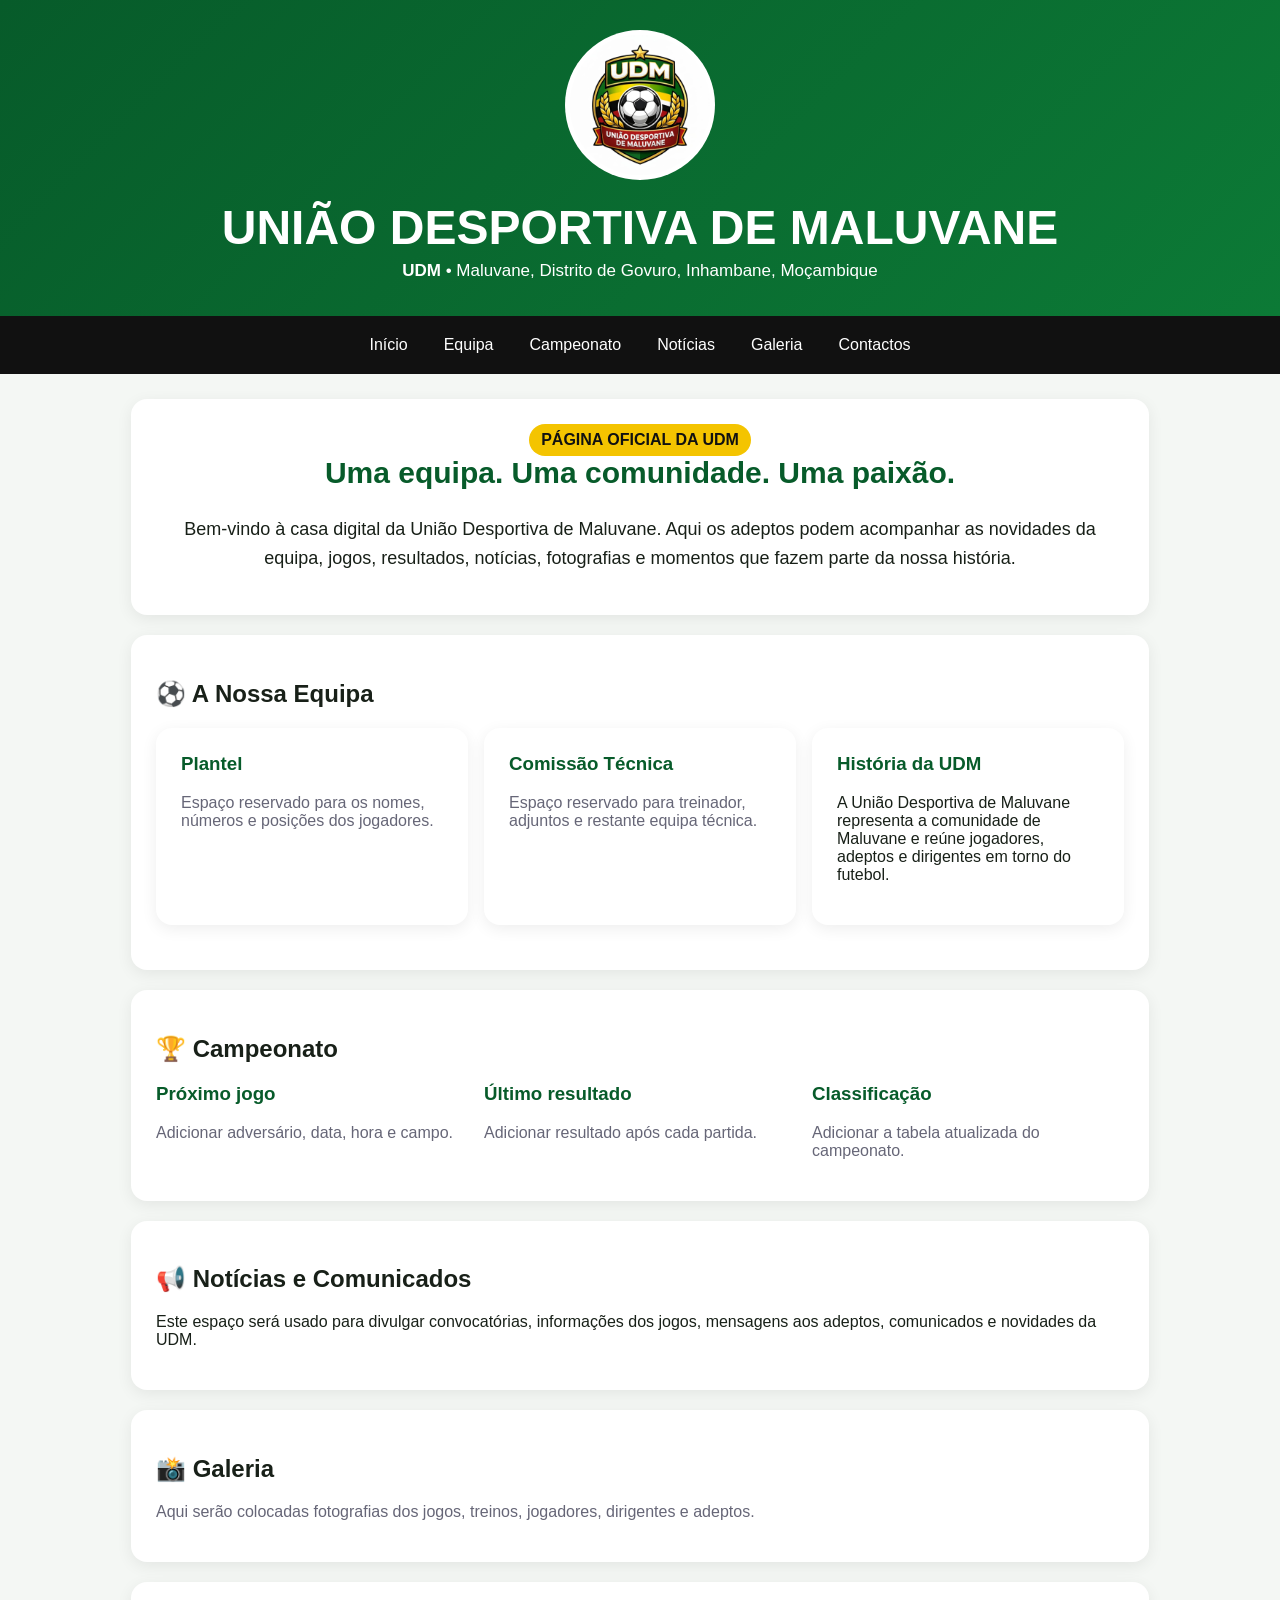
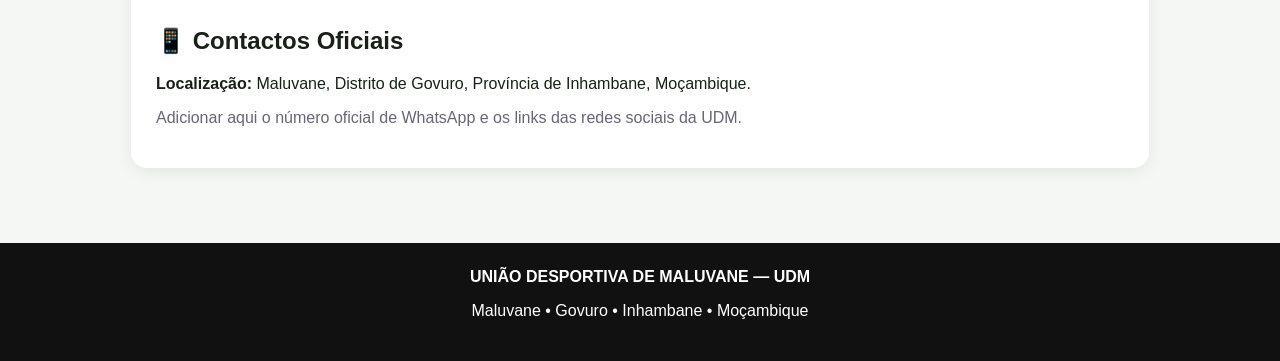
==== index.html @ 861c4189 "Add files via upload" ====
<!DOCTYPE html>
<html lang="pt">
<head>
<meta charset="UTF-8">
<meta name="viewport" content="width=device-width, initial-scale=1.0">
<title>União Desportiva de Maluvane | UDM</title>
<meta name="description" content="Página oficial da União Desportiva de Maluvane — Maluvane, Distrito de Govuro, Inhambane, Moçambique.">
<style>
*{box-sizing:border-box} body{margin:0;font-family:Arial,Helvetica,sans-serif;background:#f4f7f4;color:#182018}
header{background:linear-gradient(135deg,#075b2a,#0c7a36);color:#fff;text-align:center;padding:30px 18px}
header img{width:150px;height:150px;object-fit:contain;background:#fff;border-radius:50%;padding:5px}
h1{margin:16px 0 6px;font-size:clamp(28px,6vw,48px)} header p{margin:5px;font-size:17px}
nav{background:#111;color:#fff;display:flex;justify-content:center;gap:8px;flex-wrap:wrap;padding:10px;position:sticky;top:0;z-index:5}
nav a{color:#fff;text-decoration:none;padding:10px 14px;border-radius:7px} nav a:hover{background:#075b2a}
main{max-width:1050px;margin:auto;padding:25px 16px}.hero,.card{background:#fff;border-radius:16px;padding:25px;margin-bottom:20px;box-shadow:0 4px 16px #00000012}
.hero{text-align:center}.hero h2{font-size:30px;margin-top:0;color:#075b2a}.hero p{font-size:18px;line-height:1.6}
.grid{display:grid;grid-template-columns:repeat(auto-fit,minmax(230px,1fr));gap:16px}
.card h3{color:#075b2a;margin-top:0}.tag{display:inline-block;background:#f4c400;color:#111;padding:7px 12px;border-radius:20px;font-weight:bold}
footer{background:#111;color:#fff;text-align:center;padding:25px;margin-top:30px}
.btn{display:inline-block;background:#075b2a;color:white;text-decoration:none;padding:12px 18px;border-radius:8px;margin:5px}.muted{color:#667}
</style>
</head>
<body>
<header>
<img src="logo-udm.jpg" alt="Logotipo da União Desportiva de Maluvane">
<h1>UNIÃO DESPORTIVA DE MALUVANE</h1>
<p><strong>UDM</strong> • Maluvane, Distrito de Govuro, Inhambane, Moçambique</p>
</header>

<nav>
<a href="#inicio">Início</a><a href="#equipa">Equipa</a><a href="#campeonato">Campeonato</a>
<a href="#noticias">Notícias</a><a href="#galeria">Galeria</a><a href="#contactos">Contactos</a>
</nav>

<main>
<section id="inicio" class="hero">
<span class="tag">PÁGINA OFICIAL DA UDM</span>
<h2>Uma equipa. Uma comunidade. Uma paixão.</h2>
<p>Bem-vindo à casa digital da União Desportiva de Maluvane. Aqui os adeptos podem acompanhar as novidades da equipa, jogos, resultados, notícias, fotografias e momentos que fazem parte da nossa história.</p>
</section>

<section id="equipa" class="card">
<h2>⚽ A Nossa Equipa</h2>
<div class="grid">
<div class="card"><h3>Plantel</h3><p class="muted">Espaço reservado para os nomes, números e posições dos jogadores.</p></div>
<div class="card"><h3>Comissão Técnica</h3><p class="muted">Espaço reservado para treinador, adjuntos e restante equipa técnica.</p></div>
<div class="card"><h3>História da UDM</h3><p>A União Desportiva de Maluvane representa a comunidade de Maluvane e reúne jogadores, adeptos e dirigentes em torno do futebol.</p></div>
</div>
</section>

<section id="campeonato" class="card">
<h2>🏆 Campeonato</h2>
<div class="grid">
<div><h3>Próximo jogo</h3><p class="muted">Adicionar adversário, data, hora e campo.</p></div>
<div><h3>Último resultado</h3><p class="muted">Adicionar resultado após cada partida.</p></div>
<div><h3>Classificação</h3><p class="muted">Adicionar a tabela atualizada do campeonato.</p></div>
</div>
</section>

<section id="noticias" class="card">
<h2>📢 Notícias e Comunicados</h2>
<p>Este espaço será usado para divulgar convocatórias, informações dos jogos, mensagens aos adeptos, comunicados e novidades da UDM.</p>
</section>

<section id="galeria" class="card">
<h2>📸 Galeria</h2>
<p class="muted">Aqui serão colocadas fotografias dos jogos, treinos, jogadores, dirigentes e adeptos.</p>
</section>

<section id="contactos" class="card">
<h2>📱 Contactos Oficiais</h2>
<p><strong>Localização:</strong> Maluvane, Distrito de Govuro, Província de Inhambane, Moçambique.</p>
<p class="muted">Adicionar aqui o número oficial de WhatsApp e os links das redes sociais da UDM.</p>
</section>
</main>

<footer>
<strong>UNIÃO DESPORTIVA DE MALUVANE — UDM</strong>
<p>Maluvane • Govuro • Inhambane • Moçambique</p>
</footer>
</body>
</html>
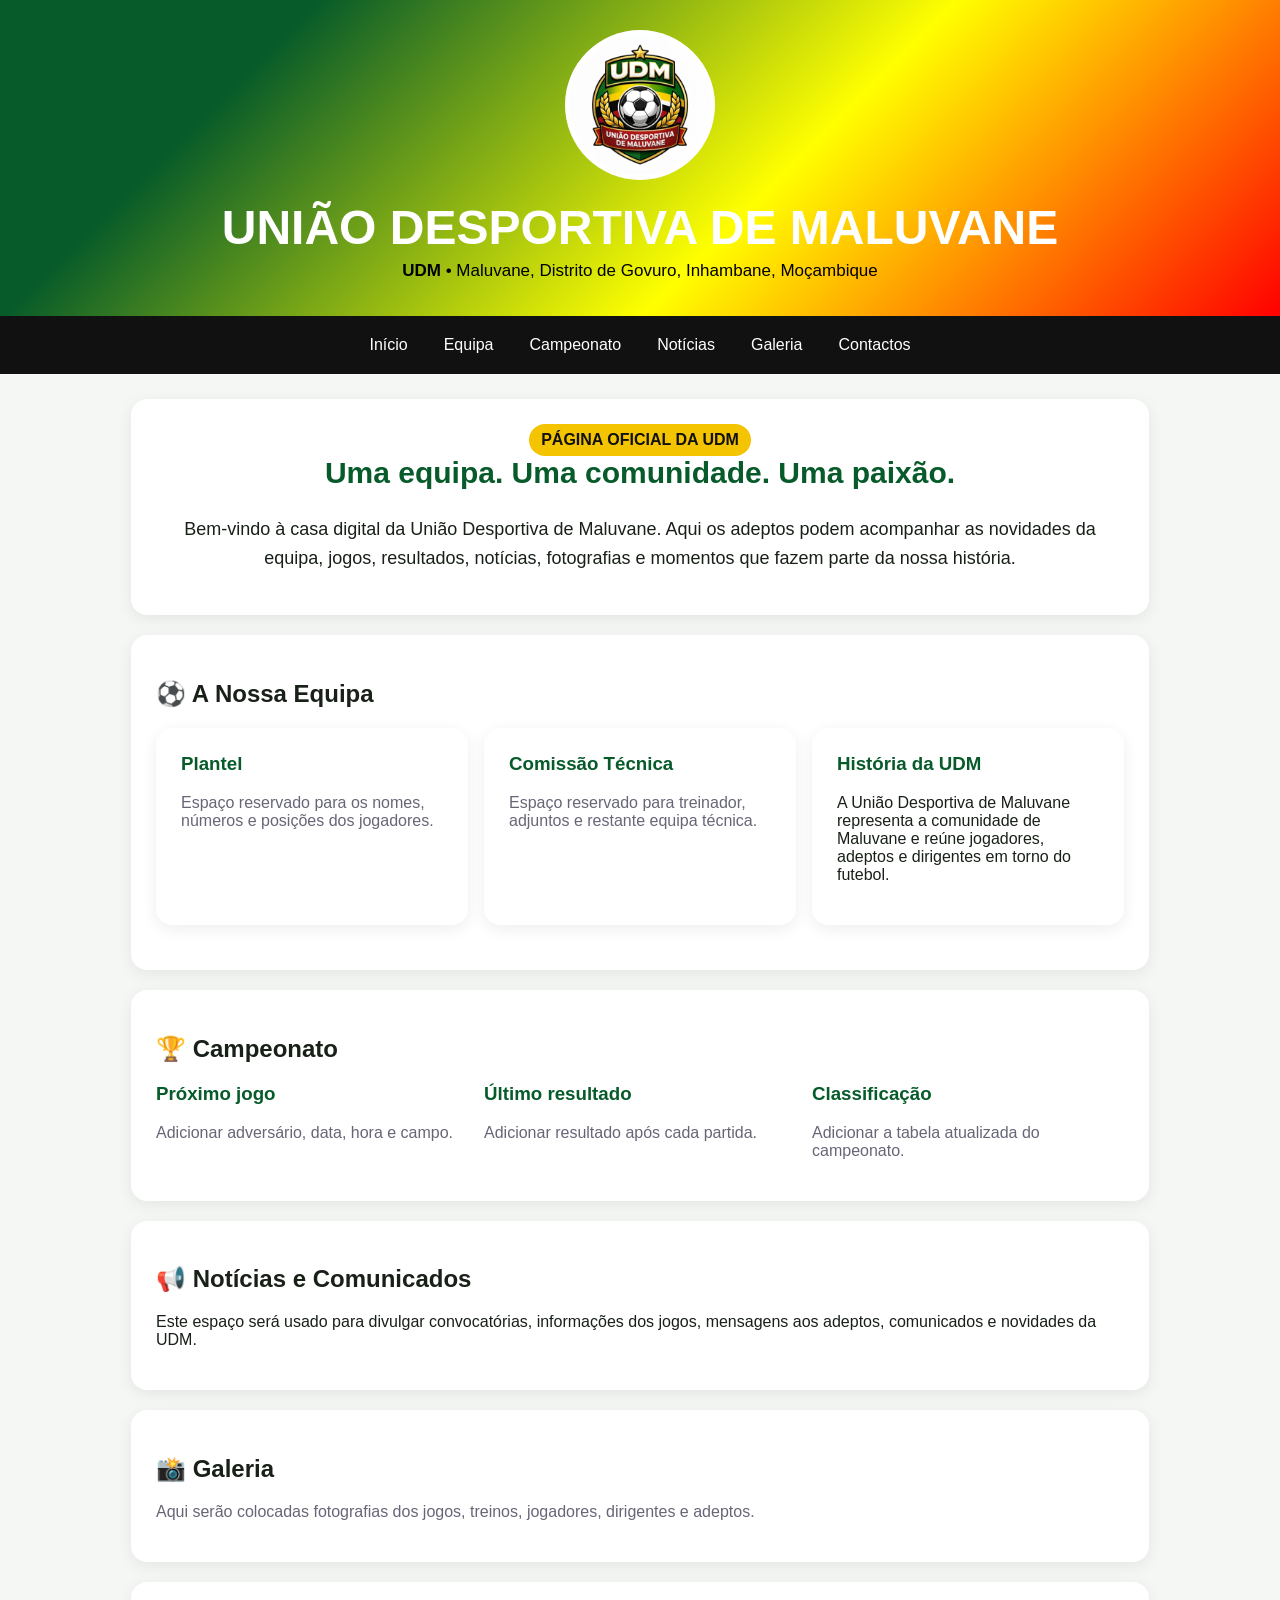
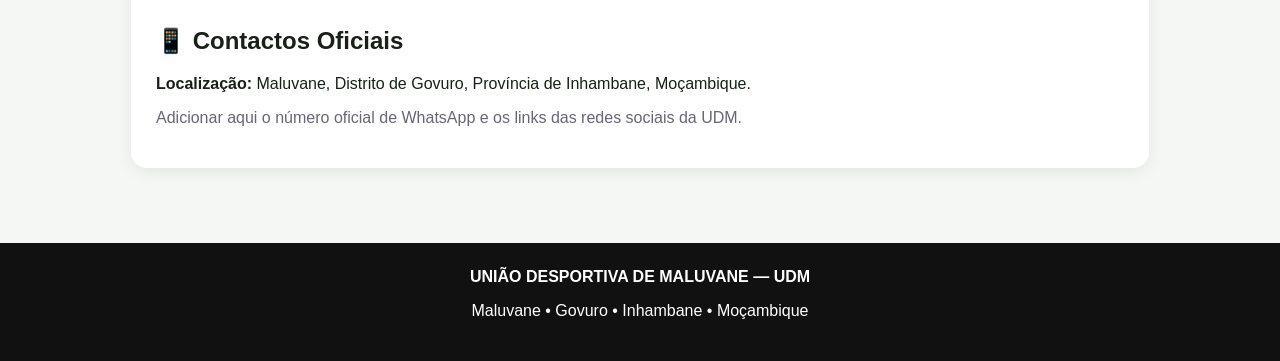
==== commit 9cd28e14: "First Commit Test: Changed the Navbar background from a solid green color to a green-yellow-red grad" ====
--- a/index.html
+++ b/index.html
@@ -1,82 +1,235 @@
-<!DOCTYPE html>
+<!doctype html>
 <html lang="pt">
-<head>
-<meta charset="UTF-8">
-<meta name="viewport" content="width=device-width, initial-scale=1.0">
-<title>União Desportiva de Maluvane | UDM</title>
-<meta name="description" content="Página oficial da União Desportiva de Maluvane — Maluvane, Distrito de Govuro, Inhambane, Moçambique.">
-<style>
-*{box-sizing:border-box} body{margin:0;font-family:Arial,Helvetica,sans-serif;background:#f4f7f4;color:#182018}
-header{background:linear-gradient(135deg,#075b2a,#0c7a36);color:#fff;text-align:center;padding:30px 18px}
-header img{width:150px;height:150px;object-fit:contain;background:#fff;border-radius:50%;padding:5px}
-h1{margin:16px 0 6px;font-size:clamp(28px,6vw,48px)} header p{margin:5px;font-size:17px}
-nav{background:#111;color:#fff;display:flex;justify-content:center;gap:8px;flex-wrap:wrap;padding:10px;position:sticky;top:0;z-index:5}
-nav a{color:#fff;text-decoration:none;padding:10px 14px;border-radius:7px} nav a:hover{background:#075b2a}
-main{max-width:1050px;margin:auto;padding:25px 16px}.hero,.card{background:#fff;border-radius:16px;padding:25px;margin-bottom:20px;box-shadow:0 4px 16px #00000012}
-.hero{text-align:center}.hero h2{font-size:30px;margin-top:0;color:#075b2a}.hero p{font-size:18px;line-height:1.6}
-.grid{display:grid;grid-template-columns:repeat(auto-fit,minmax(230px,1fr));gap:16px}
-.card h3{color:#075b2a;margin-top:0}.tag{display:inline-block;background:#f4c400;color:#111;padding:7px 12px;border-radius:20px;font-weight:bold}
-footer{background:#111;color:#fff;text-align:center;padding:25px;margin-top:30px}
-.btn{display:inline-block;background:#075b2a;color:white;text-decoration:none;padding:12px 18px;border-radius:8px;margin:5px}.muted{color:#667}
-</style>
-</head>
-<body>
-<header>
-<img src="logo-udm.jpg" alt="Logotipo da União Desportiva de Maluvane">
-<h1>UNIÃO DESPORTIVA DE MALUVANE</h1>
-<p><strong>UDM</strong> • Maluvane, Distrito de Govuro, Inhambane, Moçambique</p>
-</header>
-
-<nav>
-<a href="#inicio">Início</a><a href="#equipa">Equipa</a><a href="#campeonato">Campeonato</a>
-<a href="#noticias">Notícias</a><a href="#galeria">Galeria</a><a href="#contactos">Contactos</a>
-</nav>
-
-<main>
-<section id="inicio" class="hero">
-<span class="tag">PÁGINA OFICIAL DA UDM</span>
-<h2>Uma equipa. Uma comunidade. Uma paixão.</h2>
-<p>Bem-vindo à casa digital da União Desportiva de Maluvane. Aqui os adeptos podem acompanhar as novidades da equipa, jogos, resultados, notícias, fotografias e momentos que fazem parte da nossa história.</p>
-</section>
-
-<section id="equipa" class="card">
-<h2>⚽ A Nossa Equipa</h2>
-<div class="grid">
-<div class="card"><h3>Plantel</h3><p class="muted">Espaço reservado para os nomes, números e posições dos jogadores.</p></div>
-<div class="card"><h3>Comissão Técnica</h3><p class="muted">Espaço reservado para treinador, adjuntos e restante equipa técnica.</p></div>
-<div class="card"><h3>História da UDM</h3><p>A União Desportiva de Maluvane representa a comunidade de Maluvane e reúne jogadores, adeptos e dirigentes em torno do futebol.</p></div>
-</div>
-</section>
-
-<section id="campeonato" class="card">
-<h2>🏆 Campeonato</h2>
-<div class="grid">
-<div><h3>Próximo jogo</h3><p class="muted">Adicionar adversário, data, hora e campo.</p></div>
-<div><h3>Último resultado</h3><p class="muted">Adicionar resultado após cada partida.</p></div>
-<div><h3>Classificação</h3><p class="muted">Adicionar a tabela atualizada do campeonato.</p></div>
-</div>
-</section>
-
-<section id="noticias" class="card">
-<h2>📢 Notícias e Comunicados</h2>
-<p>Este espaço será usado para divulgar convocatórias, informações dos jogos, mensagens aos adeptos, comunicados e novidades da UDM.</p>
-</section>
-
-<section id="galeria" class="card">
-<h2>📸 Galeria</h2>
-<p class="muted">Aqui serão colocadas fotografias dos jogos, treinos, jogadores, dirigentes e adeptos.</p>
-</section>
-
-<section id="contactos" class="card">
-<h2>📱 Contactos Oficiais</h2>
-<p><strong>Localização:</strong> Maluvane, Distrito de Govuro, Província de Inhambane, Moçambique.</p>
-<p class="muted">Adicionar aqui o número oficial de WhatsApp e os links das redes sociais da UDM.</p>
-</section>
-</main>
-
-<footer>
-<strong>UNIÃO DESPORTIVA DE MALUVANE — UDM</strong>
-<p>Maluvane • Govuro • Inhambane • Moçambique</p>
-</footer>
-</body>
+  <head>
+    <meta charset="UTF-8" />
+    <meta name="viewport" content="width=device-width, initial-scale=1.0" />
+    <title>União Desportiva de Maluvane | UDM</title>
+    <meta
+      name="description"
+      content="Página oficial da União Desportiva de Maluvane — Maluvane, Distrito de Govuro, Inhambane, Moçambique."
+    />
+    <style>
+      * {
+        box-sizing: border-box;
+      }
+      body {
+        margin: 0;
+        font-family: Arial, Helvetica, sans-serif;
+        background: #f4f7f4;
+        color: #182018;
+      }
+      header {
+        background: linear-gradient(135deg, #075b2a 20%, yellow, red);
+        color: #fff;
+        text-align: center;
+        padding: 30px 18px;
+      }
+      header img {
+        width: 150px;
+        height: 150px;
+        object-fit: contain;
+        background: #fff;
+        border-radius: 50%;
+        padding: 5px;
+      }
+      h1 {
+        margin: 16px 0 6px;
+        font-size: clamp(28px, 6vw, 48px);
+      }
+      header p {
+        margin: 5px;
+        font-size: 17px;
+      }
+      nav {
+        background: #111;
+        color: #fff;
+        display: flex;
+        justify-content: center;
+        gap: 8px;
+        flex-wrap: wrap;
+        padding: 10px;
+        position: sticky;
+        top: 0;
+        z-index: 5;
+      }
+      nav a {
+        color: #fff;
+        text-decoration: none;
+        padding: 10px 14px;
+        border-radius: 7px;
+      }
+      nav a:hover {
+        background: #075b2a;
+      }
+      main {
+        max-width: 1050px;
+        margin: auto;
+        padding: 25px 16px;
+      }
+      .hero,
+      .card {
+        background: #fff;
+        border-radius: 16px;
+        padding: 25px;
+        margin-bottom: 20px;
+        box-shadow: 0 4px 16px #00000012;
+      }
+      .hero {
+        text-align: center;
+      }
+      .hero h2 {
+        font-size: 30px;
+        margin-top: 0;
+        color: #075b2a;
+      }
+      .hero p {
+        font-size: 18px;
+        line-height: 1.6;
+      }
+      .grid {
+        display: grid;
+        grid-template-columns: repeat(auto-fit, minmax(230px, 1fr));
+        gap: 16px;
+      }
+      .card h3 {
+        color: #075b2a;
+        margin-top: 0;
+      }
+      .tag {
+        display: inline-block;
+        background: #f4c400;
+        color: #111;
+        padding: 7px 12px;
+        border-radius: 20px;
+        font-weight: bold;
+      }
+      footer {
+        background: #111;
+        color: #fff;
+        text-align: center;
+        padding: 25px;
+        margin-top: 30px;
+      }
+      .btn {
+        display: inline-block;
+        background: #075b2a;
+        color: white;
+        text-decoration: none;
+        padding: 12px 18px;
+        border-radius: 8px;
+        margin: 5px;
+      }
+      .muted {
+        color: #667;
+      }
+      .tagline-location {
+        color: black;
+      }
+    </style>
+  </head>
+  <body>
+    <header>
+      <img src="logo-udm.jpg" alt="Logotipo da União Desportiva de Maluvane" />
+      <h1>UNIÃO DESPORTIVA DE MALUVANE</h1>
+      <p class="tagline-location">
+        <strong>UDM</strong> • Maluvane, Distrito de Govuro, Inhambane,
+        Moçambique
+      </p>
+    </header>
+
+    <nav>
+      <a href="#inicio">Início</a><a href="#equipa">Equipa</a
+      ><a href="#campeonato">Campeonato</a> <a href="#noticias">Notícias</a
+      ><a href="#galeria">Galeria</a><a href="#contactos">Contactos</a>
+    </nav>
+
+    <main>
+      <section id="inicio" class="hero">
+        <span class="tag">PÁGINA OFICIAL DA UDM</span>
+        <h2>Uma equipa. Uma comunidade. Uma paixão.</h2>
+        <p>
+          Bem-vindo à casa digital da União Desportiva de Maluvane. Aqui os
+          adeptos podem acompanhar as novidades da equipa, jogos, resultados,
+          notícias, fotografias e momentos que fazem parte da nossa história.
+        </p>
+      </section>
+
+      <section id="equipa" class="card">
+        <h2>⚽ A Nossa Equipa</h2>
+        <div class="grid">
+          <div class="card">
+            <h3>Plantel</h3>
+            <p class="muted">
+              Espaço reservado para os nomes, números e posições dos jogadores.
+            </p>
+          </div>
+          <div class="card">
+            <h3>Comissão Técnica</h3>
+            <p class="muted">
+              Espaço reservado para treinador, adjuntos e restante equipa
+              técnica.
+            </p>
+          </div>
+          <div class="card">
+            <h3>História da UDM</h3>
+            <p>
+              A União Desportiva de Maluvane representa a comunidade de Maluvane
+              e reúne jogadores, adeptos e dirigentes em torno do futebol.
+            </p>
+          </div>
+        </div>
+      </section>
+
+      <section id="campeonato" class="card">
+        <h2>🏆 Campeonato</h2>
+        <div class="grid">
+          <div>
+            <h3>Próximo jogo</h3>
+            <p class="muted">Adicionar adversário, data, hora e campo.</p>
+          </div>
+          <div>
+            <h3>Último resultado</h3>
+            <p class="muted">Adicionar resultado após cada partida.</p>
+          </div>
+          <div>
+            <h3>Classificação</h3>
+            <p class="muted">Adicionar a tabela atualizada do campeonato.</p>
+          </div>
+        </div>
+      </section>
+
+      <section id="noticias" class="card">
+        <h2>📢 Notícias e Comunicados</h2>
+        <p>
+          Este espaço será usado para divulgar convocatórias, informações dos
+          jogos, mensagens aos adeptos, comunicados e novidades da UDM.
+        </p>
+      </section>
+
+      <section id="galeria" class="card">
+        <h2>📸 Galeria</h2>
+        <p class="muted">
+          Aqui serão colocadas fotografias dos jogos, treinos, jogadores,
+          dirigentes e adeptos.
+        </p>
+      </section>
+
+      <section id="contactos" class="card">
+        <h2>📱 Contactos Oficiais</h2>
+        <p>
+          <strong>Localização:</strong> Maluvane, Distrito de Govuro, Província
+          de Inhambane, Moçambique.
+        </p>
+        <p class="muted">
+          Adicionar aqui o número oficial de WhatsApp e os links das redes
+          sociais da UDM.
+        </p>
+      </section>
+    </main>
+
+    <footer>
+      <strong>UNIÃO DESPORTIVA DE MALUVANE — UDM</strong>
+      <p>Maluvane • Govuro • Inhambane • Moçambique</p>
+    </footer>
+  </body>
 </html>
